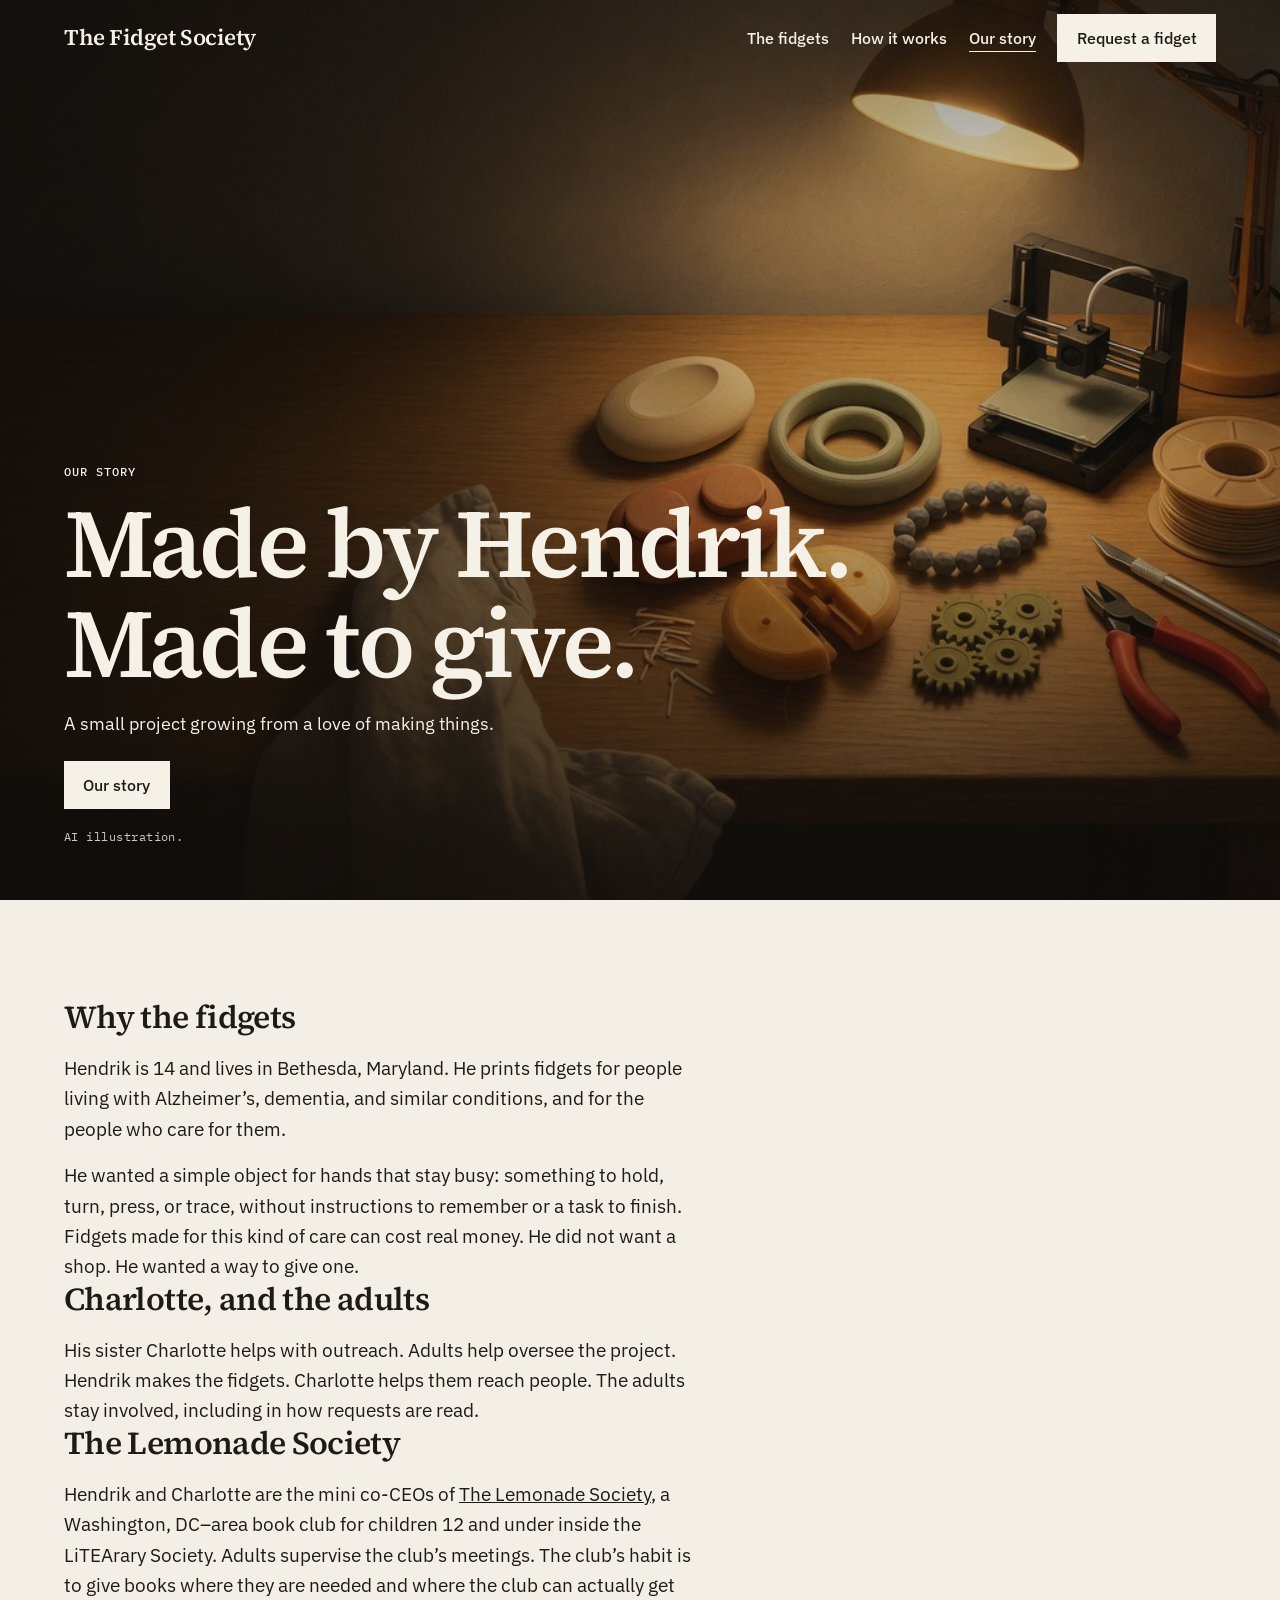
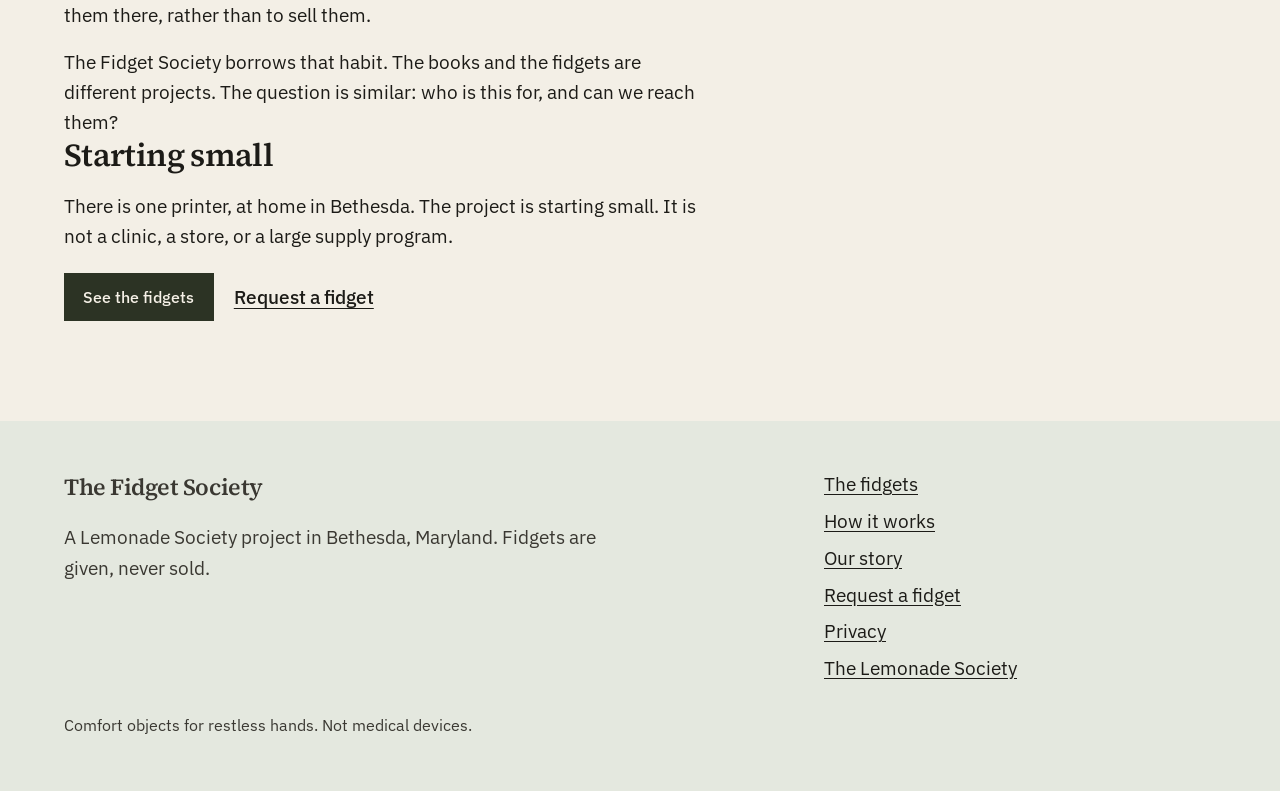
==== about.html @ 6de32a68 "Publish The Fidget Society site. Full-screen heroes, the request form, and the six designs. The form" ====
<!DOCTYPE html>
<html lang="en">
<head>
  <meta charset="utf-8">
  <meta name="viewport" content="width=device-width, initial-scale=1">
  <title>Our story — The Fidget Society</title>
  <meta name="description" content="Hendrik prints fidgets in Bethesda and gives them away. Charlotte helps with outreach, and adults oversee the project.">
  <meta name="theme-color" content="#1a1612">
  <link rel="icon" href="favicon.svg" type="image/svg+xml">
  <link rel="stylesheet" href="css/site.css?v=19">
</head>
<body>
  <a class="skip" href="#content">Skip to content</a>
  <header class="site-header">
    <div class="wrap header-inner">
      <a class="brand" href="index.html">The Fidget Society</a>
      <button class="menu-toggle" type="button" aria-expanded="false" aria-controls="site-nav">Menu</button>
      <nav class="site-nav" id="site-nav" aria-label="Primary">
        <a href="fidgets.html">The fidgets</a>
        <a href="how.html">How it works</a>
        <a href="about.html" aria-current="page">Our story</a>
        <a class="btn" href="request.html">Request a fidget</a>
      </nav>
    </div>
  </header>

  <main id="content" tabindex="-1">
    <section class="hero-screen" style="--hero-x:78%;--hero-y:52%;--hero-x-phone:88%;--hero-y-phone:48%" aria-labelledby="hero-title">
      <img class="hero-media" src="images/heroes/workbench.jpg" width="1280" height="720" alt="AI illustration of a maker’s workbench with a small printer, filament, and fidgets. Not a photograph of Hendrik or his home." fetchpriority="high">
      <div class="hero-shade" aria-hidden="true"></div>
      <div class="hero-copy">
        <div class="wrap">
          <p class="eyebrow">Our story</p>
          <h1 id="hero-title">Made by Hendrik.<br>Made to give.</h1>
          <p class="hero-support">A small project growing from a love of making things.</p>
          <a class="btn" href="#story">Our story</a>
          <p class="hero-credit">AI illustration.</p>
        </div>
      </div>
    </section>

    <article class="section" id="story">
      <div class="wrap">
      <div class="reading">
        <h2>Why the fidgets</h2>
        <p>Hendrik is 14 and lives in Bethesda, Maryland. He prints fidgets for people living with Alzheimer’s, dementia, and similar conditions, and for the people who care for them.</p>
        <p>He wanted a simple object for hands that stay busy: something to hold, turn, press, or trace, without instructions to remember or a task to finish. Fidgets made for this kind of care can cost real money. He did not want a shop. He wanted a way to give one.</p>

        <h2>Charlotte, and the adults</h2>
        <p>His sister Charlotte helps with outreach. Adults help oversee the project. Hendrik makes the fidgets. Charlotte helps them reach people. The adults stay involved, including in how requests are read.</p>

        <h2>The Lemonade Society</h2>
        <p>Hendrik and Charlotte are the mini co-CEOs of <a href="https://www.liteararysociety.org/the-lemonade-society">The Lemonade Society</a>, a Washington, DC–area book club for children 12 and under inside the LiTEArary Society. Adults supervise the club’s meetings. The club’s habit is to give books where they are needed and where the club can actually get them there, rather than to sell them.</p>
        <p>The Fidget Society borrows that habit. The books and the fidgets are different projects. The question is similar: who is this for, and can we reach them?</p>

        <h2>Starting small</h2>
        <p>There is one printer, at home in Bethesda. The project is starting small. It is not a clinic, a store, or a large supply program.</p>
        <p class="inline-links">
          <a class="btn" href="fidgets.html">See the fidgets</a>
          <a class="text-link" href="request.html">Request a fidget</a>
        </p>
      </div>
      </div>
    </article>
  </main>

  <footer class="site-footer">
    <div class="wrap footer-inner">
      <div>
        <p class="footer-name">The Fidget Society</p>
        <p>A Lemonade Society project in Bethesda, Maryland. Fidgets are given, never sold.</p>
      </div>
      <nav aria-label="Footer">
        <a href="fidgets.html">The fidgets</a>
        <a href="how.html">How it works</a>
        <a href="about.html">Our story</a>
        <a href="request.html">Request a fidget</a>
        <a href="privacy.html">Privacy</a>
        <a href="https://www.liteararysociety.org/the-lemonade-society">The Lemonade Society</a>
      </nav>
      <p class="footer-note">Comfort objects for restless hands. Not medical devices.</p>
    </div>
  </footer>
  <script src="js/site.js"></script>
</body>
</html>
---- css/site.css ----
@font-face {
  font-family: "IBM Plex Sans";
  font-style: normal;
  font-weight: 400;
  font-display: swap;
  src: url("../fonts/plex-sans-400.woff2") format("woff2");
}

@font-face {
  font-family: "IBM Plex Sans";
  font-style: normal;
  font-weight: 500;
  font-display: swap;
  src: url("../fonts/plex-sans-500.woff2") format("woff2");
}

@font-face {
  font-family: "IBM Plex Sans";
  font-style: normal;
  font-weight: 600;
  font-display: swap;
  src: url("../fonts/plex-sans-600.woff2") format("woff2");
}

@font-face {
  font-family: "IBM Plex Mono";
  font-style: normal;
  font-weight: 400;
  font-display: swap;
  src: url("../fonts/plex-mono-400.woff2") format("woff2");
}

@font-face {
  font-family: "IBM Plex Mono";
  font-style: normal;
  font-weight: 500;
  font-display: swap;
  src: url("../fonts/plex-mono-500.woff2") format("woff2");
}

@font-face {
  font-family: "Source Serif 4";
  font-style: normal;
  font-weight: 500;
  font-display: swap;
  src: url("../fonts/source-serif-500.woff2") format("woff2");
}

@font-face {
  font-family: "Source Serif 4";
  font-style: normal;
  font-weight: 600;
  font-display: swap;
  src: url("../fonts/source-serif-600.woff2") format("woff2");
}

:root {
  --paper: #f3efe6;
  --paper-raised: #f7f4ee;
  --ivory: #f6f1e7;
  --ink: #1c1b17;
  --ink-soft: #3a3832;
  --muted: #5c564c;
  --line: #d9d0c2;
  --line-strong: #b7ae9f;
  --olive: #2c3324;
  --olive-hover: #23291d;
  --sage: #5f6f58;
  --terracotta: #8a4632;
  --sage-ground: #e4e8df;
  --sand-ground: #efe4d4;
  --clay-ground: #f3e4db;
  --focus: #8a4632;
  --danger: #8c2f24;
  --max: 1240px;
  --header-h: 4.75rem;
  --gutter: 1.375rem;
  --section: 3.5rem;
  --sans: "IBM Plex Sans", "Helvetica Neue", Helvetica, Arial, sans-serif;
  --serif: "Source Serif 4", "Iowan Old Style", Palatino, "Palatino Linotype", serif;
  --mono: "IBM Plex Mono", ui-monospace, "SFMono-Regular", Menlo, monospace;
}

*,
*::before,
*::after {
  box-sizing: border-box;
}

html {
  scroll-behavior: smooth;
}

body {
  margin: 0;
  background: var(--paper);
  color: var(--ink);
  font-family: var(--sans);
  font-size: 1.125rem;
  line-height: 1.6;
  font-weight: 400;
  overflow-x: clip;
}

img {
  max-width: 100%;
  height: auto;
  display: block;
}

h1,
h2,
h3,
p {
  margin: 0;
}

h1,
h2,
h3 {
  font-family: var(--serif);
  font-weight: 600;
  font-synthesis: none;
  line-height: 1.08;
  letter-spacing: -0.02em;
}

h2 {
  font-size: clamp(1.75rem, 2.5vw, 2.35rem);
  max-width: 18ch;
}

h3 {
  font-size: 1.35rem;
  line-height: 1.2;
}

p + p {
  margin-top: 1rem;
}

a {
  color: inherit;
}

:focus-visible {
  outline: 2px solid var(--focus);
  outline-offset: 3px;
}

.skip {
  position: absolute;
  left: 1rem;
  top: -5rem;
  z-index: 50;
  background: var(--ink);
  color: var(--ivory);
  padding: 0.6rem 0.9rem;
  text-decoration: none;
}

.skip:focus {
  top: 0.6rem;
}

[id] {
  scroll-margin-top: var(--header-h);
}

.wrap {
  width: min(var(--max), calc(100% - (var(--gutter) * 2)));
  margin-inline: auto;
}

.site-header {
  position: fixed;
  inset: 0 0 auto;
  z-index: 30;
  height: var(--header-h);
  color: var(--ivory);
  background: transparent;
  transition: background-color 180ms ease, color 180ms ease, border-color 180ms ease;
}

.header-inner {
  display: flex;
  align-items: center;
  justify-content: space-between;
  gap: 1rem;
  height: 100%;
}

.brand {
  font-family: var(--serif);
  font-weight: 600;
  font-synthesis: none;
  font-size: clamp(1.05rem, 2vw, 1.4rem);
  letter-spacing: -0.02em;
  line-height: 1;
  text-decoration: none;
  color: inherit;
  white-space: nowrap;
}

.site-nav {
  display: flex;
  align-items: center;
  gap: 1.35rem;
}

.site-nav a:not(.btn) {
  text-decoration: none;
  font-size: 1rem;
  font-weight: 500;
  line-height: 1;
  padding: 0.35rem 0;
  border-bottom: 1px solid transparent;
}

.site-nav a[aria-current="page"]:not(.btn) {
  border-bottom-color: currentColor;
}

.menu-toggle {
  display: none;
  min-height: 44px;
  padding: 0.4rem 0.15rem;
  border: 0;
  background: transparent;
  color: inherit;
  font: 500 1rem/1 var(--sans);
  cursor: pointer;
}

.btn {
  display: inline-flex;
  align-items: center;
  justify-content: center;
  min-height: 48px;
  padding: 0.7rem 1.15rem;
  border: 1px solid var(--olive);
  background: var(--olive);
  color: var(--ivory);
  font: 500 1rem/1 var(--sans);
  text-decoration: none;
  cursor: pointer;
  transition: background-color 180ms ease, color 180ms ease, border-color 180ms ease;
}

.site-header .btn {
  border-color: var(--ivory);
  background: var(--ivory);
  color: var(--ink);
}

.site-header.is-solid,
body.nav-open .site-header,
body.no-hero .site-header {
  background: var(--paper);
  color: var(--ink);
  border-bottom: 1px solid transparent;
}

.site-header.is-solid,
body.nav-open .site-header {
  border-bottom-color: var(--line);
}

.site-header.is-solid .btn,
body.nav-open .site-header .btn,
body.no-hero .site-header .btn {
  border-color: var(--olive);
  background: var(--olive);
  color: var(--ivory);
}

.site-header .btn[aria-current="page"] {
  box-shadow: inset 0 -2px 0 var(--terracotta);
}

.hero-screen :focus-visible,
.site-header:not(.is-solid) :focus-visible {
  outline-color: var(--ivory);
}

.hero-screen {
  position: relative;
  display: flex;
  align-items: flex-end;
  min-height: 100svh;
  color: var(--ivory);
  background: #1a1612;
  scroll-margin-top: 0;
  overflow: hidden;
}

.hero-media {
  position: absolute;
  inset: 0;
  width: 100%;
  height: 100%;
  max-width: none;
  object-fit: cover;
  object-position: var(--hero-x, 70%) var(--hero-y, 48%);
}

.hero-shade {
  position: absolute;
  inset: 0;
  background:
    linear-gradient(90deg, rgba(16, 13, 10, 0.78) 0%, rgba(16, 13, 10, 0.55) 32%, rgba(16, 13, 10, 0.16) 58%, rgba(16, 13, 10, 0.08) 100%),
    linear-gradient(180deg, rgba(16, 13, 10, 0.38) 0%, rgba(16, 13, 10, 0.05) 24%, rgba(16, 13, 10, 0.12) 58%, rgba(16, 13, 10, 0.66) 100%);
}

.hero-copy {
  position: relative;
  z-index: 1;
  width: 100%;
  padding: calc(var(--header-h) + 1.25rem) 0 clamp(2.25rem, 6vh, 4.25rem);
}

.hero-copy .wrap {
  display: flex;
  flex-direction: column;
  align-items: flex-start;
}

.eyebrow,
.kicker,
.card-motion {
  font-family: var(--mono);
  font-weight: 500;
  font-size: 0.75rem;
  letter-spacing: 0.08em;
  text-transform: uppercase;
}

.hero-copy .eyebrow {
  color: var(--ivory);
  margin-bottom: 0.85rem;
}

.hero-copy h1 {
  max-width: min(16em, 100%);
  color: var(--ivory);
  font-size: clamp(2.75rem, 7.6vw, 7.25rem);
  font-weight: 600;
  line-height: 1.02;
  letter-spacing: -0.035em;
  text-wrap: balance;
}

.hero-support {
  max-width: 34rem;
  margin-top: 1.15rem;
  color: var(--ivory);
  font-size: clamp(1.05rem, 1.4vw, 1.3rem);
  line-height: 1.45;
}

.hero-copy .btn {
  margin-top: 1.5rem;
  border-color: var(--ivory);
  background: var(--ivory);
  color: var(--ink);
}

.hero-credit {
  margin-top: 1.15rem;
  font-family: var(--mono);
  font-size: 0.72rem;
  letter-spacing: 0.04em;
  color: rgba(246, 241, 231, 0.82);
}

.section {
  padding: var(--section) 0;
}

.sand-ground {
  background: var(--sand-ground);
}

.sage-ground {
  background: var(--sage-ground);
}

.clay-ground {
  background: var(--clay-ground);
}

.section-head {
  display: grid;
  gap: 1rem;
  margin-bottom: 2.25rem;
  max-width: 40rem;
}

.section-head p,
.prose,
.card-body p,
.split .prose p {
  max-width: 40rem;
}

h2 + p,
.section-head h2 + p,
.prose h2 + p,
.split h2 + p {
  margin-top: 1.15rem;
}

.split {
  display: grid;
  grid-template-columns: minmax(14rem, 0.8fr) minmax(0, 1.2fr);
  gap: 1.5rem 4rem;
  align-items: start;
}

.prose h2 {
  margin-top: 2.75rem;
}

.prose h2:first-child,
.reading > h2:first-child {
  margin-top: 0;
}

.reading {
  max-width: 40rem;
}

.reading h2 {
  max-width: none;
}

.steps {
  margin: 0;
  padding: 0;
  list-style: none;
  counter-reset: step;
  display: grid;
  gap: 1.75rem;
}

.steps li {
  counter-increment: step;
}

.steps li::before {
  content: counter(step, decimal-leading-zero);
  display: block;
  margin-bottom: 0.45rem;
  font-family: var(--mono);
  font-size: 0.75rem;
  font-weight: 500;
  letter-spacing: 0.08em;
  color: var(--terracotta);
}

.steps p {
  margin-top: 0.55rem;
  max-width: 40rem;
  color: var(--ink-soft);
}

.callout,
.figure-note {
  margin-top: 1.25rem;
  max-width: 40rem;
  color: var(--ink-soft);
}

.figure-note {
  font-size: 0.95rem;
}

.card-grid {
  display: grid;
  grid-template-columns: repeat(3, minmax(0, 1fr));
  gap: 2.75rem 1.75rem;
}

.card {
  min-width: 0;
}

.card-media {
  display: block;
  aspect-ratio: 3 / 2;
  overflow: hidden;
  background: #e7dfd2;
}

.card-media img {
  width: 100%;
  height: 100%;
  max-width: none;
  object-fit: cover;
  object-position: var(--card-x, 70% 52%);
}

.card-body {
  display: grid;
  gap: 0.45rem;
  padding-top: 0.9rem;
}

.card-motion {
  color: var(--muted);
}

.card h3 {
  font-size: 1.7rem;
}

.card h3 a {
  color: inherit;
  text-decoration: none;
}

.card-body p {
  color: var(--ink-soft);
  font-size: 1.05rem;
  line-height: 1.5;
}

.card-body .text-link {
  margin-top: 0.2rem;
}

.text-link {
  color: var(--ink);
  font-weight: 500;
  text-underline-offset: 0.22em;
}

.inline-links {
  display: flex;
  flex-wrap: wrap;
  align-items: center;
  gap: 0.85rem 1.25rem;
  margin-top: 1.35rem;
}

.faq details {
  border-top: 1px solid var(--line);
  padding: 1rem 0 1.1rem;
}

.faq details:last-child {
  border-bottom: 1px solid var(--line);
}

.faq summary {
  font-weight: 600;
  cursor: pointer;
}

.faq details p {
  margin-top: 0.7rem;
  max-width: 40rem;
  color: var(--ink-soft);
}

.page-hero {
  padding: calc(var(--header-h) + 2.5rem) 0 0.5rem;
}

.page-hero h1 {
  max-width: 14ch;
  font-size: clamp(2.6rem, 5vw, 4.25rem);
  line-height: 1.04;
}

.page-hero .lede {
  max-width: 38rem;
  margin-top: 1.15rem;
  font-size: 1.2rem;
  line-height: 1.5;
}

.page-block {
  padding-bottom: var(--section);
}

.more-list {
  list-style: none;
  margin: 1.25rem 0 0;
  padding: 0;
  display: grid;
  grid-template-columns: repeat(3, minmax(0, 1fr));
  gap: 1.25rem 1.5rem;
}

.more-list a {
  display: flex;
  flex-direction: column;
  gap: 0.3rem;
  min-height: 44px;
  color: inherit;
  text-decoration: none;
}

.more-list strong {
  font-family: var(--serif);
  font-weight: 600;
  font-size: 1.45rem;
  letter-spacing: -0.02em;
}

.more-list span {
  font-family: var(--mono);
  font-size: 0.72rem;
  letter-spacing: 0.08em;
  text-transform: uppercase;
  color: var(--muted);
}

.detail-block {
  margin-top: 2.5rem;
}

.request-layout {
  display: grid;
  grid-template-columns: minmax(16rem, 0.72fr) minmax(0, 1.28fr);
  gap: 2rem 4rem;
  align-items: start;
}

.request-aside p {
  max-width: 28rem;
  color: var(--ink-soft);
}

.request-aside .text-link {
  color: var(--olive);
}

.form-shell {
  min-width: 0;
}

.banner {
  padding: 0.95rem 1rem;
  border: 1px solid var(--line-strong);
  background: var(--paper-raised);
  margin-bottom: 1.5rem;
}

.banner strong {
  font-weight: 600;
}

.alert {
  border-color: var(--danger);
  background: #f8ece8;
}

.field label input[type="checkbox"] {
  width: 1.15rem;
  height: 1.15rem;
  min-height: 0;
  margin-right: 0.45rem;
  accent-color: var(--olive);
  vertical-align: middle;
}

.form-grid {
  display: grid;
  gap: 1.15rem;
}

.field label,
.choice legend {
  display: block;
  font-weight: 600;
  margin-bottom: 0.35rem;
}

.req {
  font-weight: 500;
  color: var(--terracotta);
  font-size: 0.92rem;
}

.fine {
  font-weight: 500;
  color: var(--muted);
  font-size: 0.92rem;
}

.hint,
.error {
  margin-top: 0.35rem;
  font-size: 0.98rem;
}

.hint {
  color: var(--muted);
}

.error {
  color: var(--danger);
}

input,
select,
textarea {
  width: 100%;
  font: inherit;
  color: var(--ink);
  background: var(--paper-raised);
  border: 1px solid var(--line-strong);
  padding: 0.65rem 0.75rem;
  min-height: 48px;
  border-radius: 0;
}

textarea {
  min-height: 8.5rem;
  resize: vertical;
}

input[aria-invalid="true"],
select[aria-invalid="true"],
textarea[aria-invalid="true"] {
  border-color: var(--danger);
}

.choice {
  border: 0;
  margin: 0;
  padding: 0;
  min-width: 0;
}

.choice-row {
  display: grid;
  gap: 0.45rem;
}

.choice-row label {
  display: flex;
  align-items: center;
  gap: 0.6rem;
  font-weight: 400;
  min-height: 44px;
}

.choice-row input {
  width: 1.15rem;
  height: 1.15rem;
  min-height: 0;
  accent-color: var(--olive);
}

.hp {
  position: absolute;
  left: -10000px;
  top: auto;
  width: 1px;
  height: 1px;
  overflow: hidden;
}

.form-actions {
  display: flex;
  flex-wrap: wrap;
  align-items: center;
  gap: 0.8rem 1rem;
  margin-top: 0.4rem;
}

.btn:disabled,
.btn[aria-disabled="true"] {
  opacity: 0.6;
  cursor: not-allowed;
}

.confirmation {
  padding: 0.25rem 0 0.5rem;
  max-width: 40rem;
}

.confirmation h2 {
  margin-bottom: 0.85rem;
}

.site-footer {
  background: var(--sage-ground);
  padding: 3rem 0 3.25rem;
}

.footer-inner {
  display: grid;
  grid-template-columns: minmax(0, 1.3fr) minmax(12rem, 0.7fr);
  gap: 1.5rem 2rem;
}

.footer-name {
  font-family: var(--serif);
  font-weight: 600;
  font-size: 1.45rem;
  letter-spacing: -0.02em;
}

.site-footer p {
  color: var(--ink-soft);
  max-width: 36rem;
}

.site-footer nav {
  display: grid;
  align-content: start;
  gap: 0.4rem;
}

.site-footer a {
  color: var(--ink);
  text-underline-offset: 0.18em;
}

.footer-note {
  grid-column: 1 / -1;
  margin-top: 0.35rem;
  font-size: 1rem;
}

body.no-hero main {
  padding-top: 0;
}

@media (min-width: 900px) {
  :root {
    --gutter: 3.5rem;
    --section: 5.75rem;
  }

  body {
    font-size: 1.1875rem;
  }
}

@media (min-width: 1200px) {
  :root {
    --gutter: 4rem;
    --section: 6.25rem;
  }
}

@media (max-width: 900px) {
  .card-grid,
  .more-list {
    grid-template-columns: repeat(2, minmax(0, 1fr));
  }

  .split,
  .request-layout,
  .footer-inner {
    grid-template-columns: 1fr;
  }
}

@media (max-width: 720px) {
  .hero-media {
    object-position: var(--hero-x-phone, var(--hero-x, 64%)) var(--hero-y-phone, var(--hero-y, 40%));
  }

  .hero-copy h1 {
    max-width: 100%;
  }
}

@media (max-width: 980px) {
  .menu-toggle {
    display: inline-flex;
    align-items: center;
  }

  .site-nav {
    display: none;
    position: absolute;
    left: 0;
    right: 0;
    top: 100%;
    flex-direction: column;
    align-items: stretch;
    gap: 0;
    padding: 0.25rem var(--gutter) 1.1rem;
    background: var(--paper);
    border-bottom: 1px solid var(--line);
    color: var(--ink);
  }

  .site-nav.is-open {
    display: flex;
  }

  .site-nav a:not(.btn) {
    padding: 0.9rem 0;
    min-height: 44px;
    border-bottom: 0;
    border-top: 1px solid var(--line);
    color: var(--ink);
  }

  .site-nav a[aria-current="page"]:not(.btn) {
    border-bottom: 0;
    text-decoration: underline;
    text-underline-offset: 0.25em;
  }

  .site-nav .btn {
    margin-top: 0.85rem;
    border-color: var(--olive);
    background: var(--olive);
    color: var(--ivory);
  }

  body.nav-open {
    overflow: hidden;
  }
}

@media (max-width: 560px) {
  .card-grid,
  .more-list {
    grid-template-columns: 1fr;
  }
}

@media (hover: hover) and (pointer: fine) {
  .site-nav a:not(.btn):hover {
    border-bottom-color: currentColor;
  }

  .btn:hover {
    background: var(--olive-hover);
    border-color: var(--olive-hover);
  }

  .site-header:not(.is-solid) .btn:hover,
  .hero-screen .btn:hover {
    background: transparent;
    border-color: var(--ivory);
    color: var(--ivory);
  }

  .site-header.is-solid .btn:hover,
  body.nav-open .site-header .btn:hover,
  body.no-hero .site-header .btn:hover,
  .site-nav .btn:hover {
    background: var(--olive-hover);
    border-color: var(--olive-hover);
    color: var(--ivory);
  }

  .text-link:hover,
  .site-footer a:hover,
  .card h3 a:hover,
  .more-list a:hover strong {
    color: var(--terracotta);
  }

  .card-media:hover img {
    filter: brightness(1.04);
  }

  .faq summary:hover {
    color: var(--terracotta);
  }
}

@media (prefers-reduced-motion: reduce) {
  html {
    scroll-behavior: auto;
  }

  *,
  *::before,
  *::after {
    animation: none !important;
    transition: none !important;
  }
}
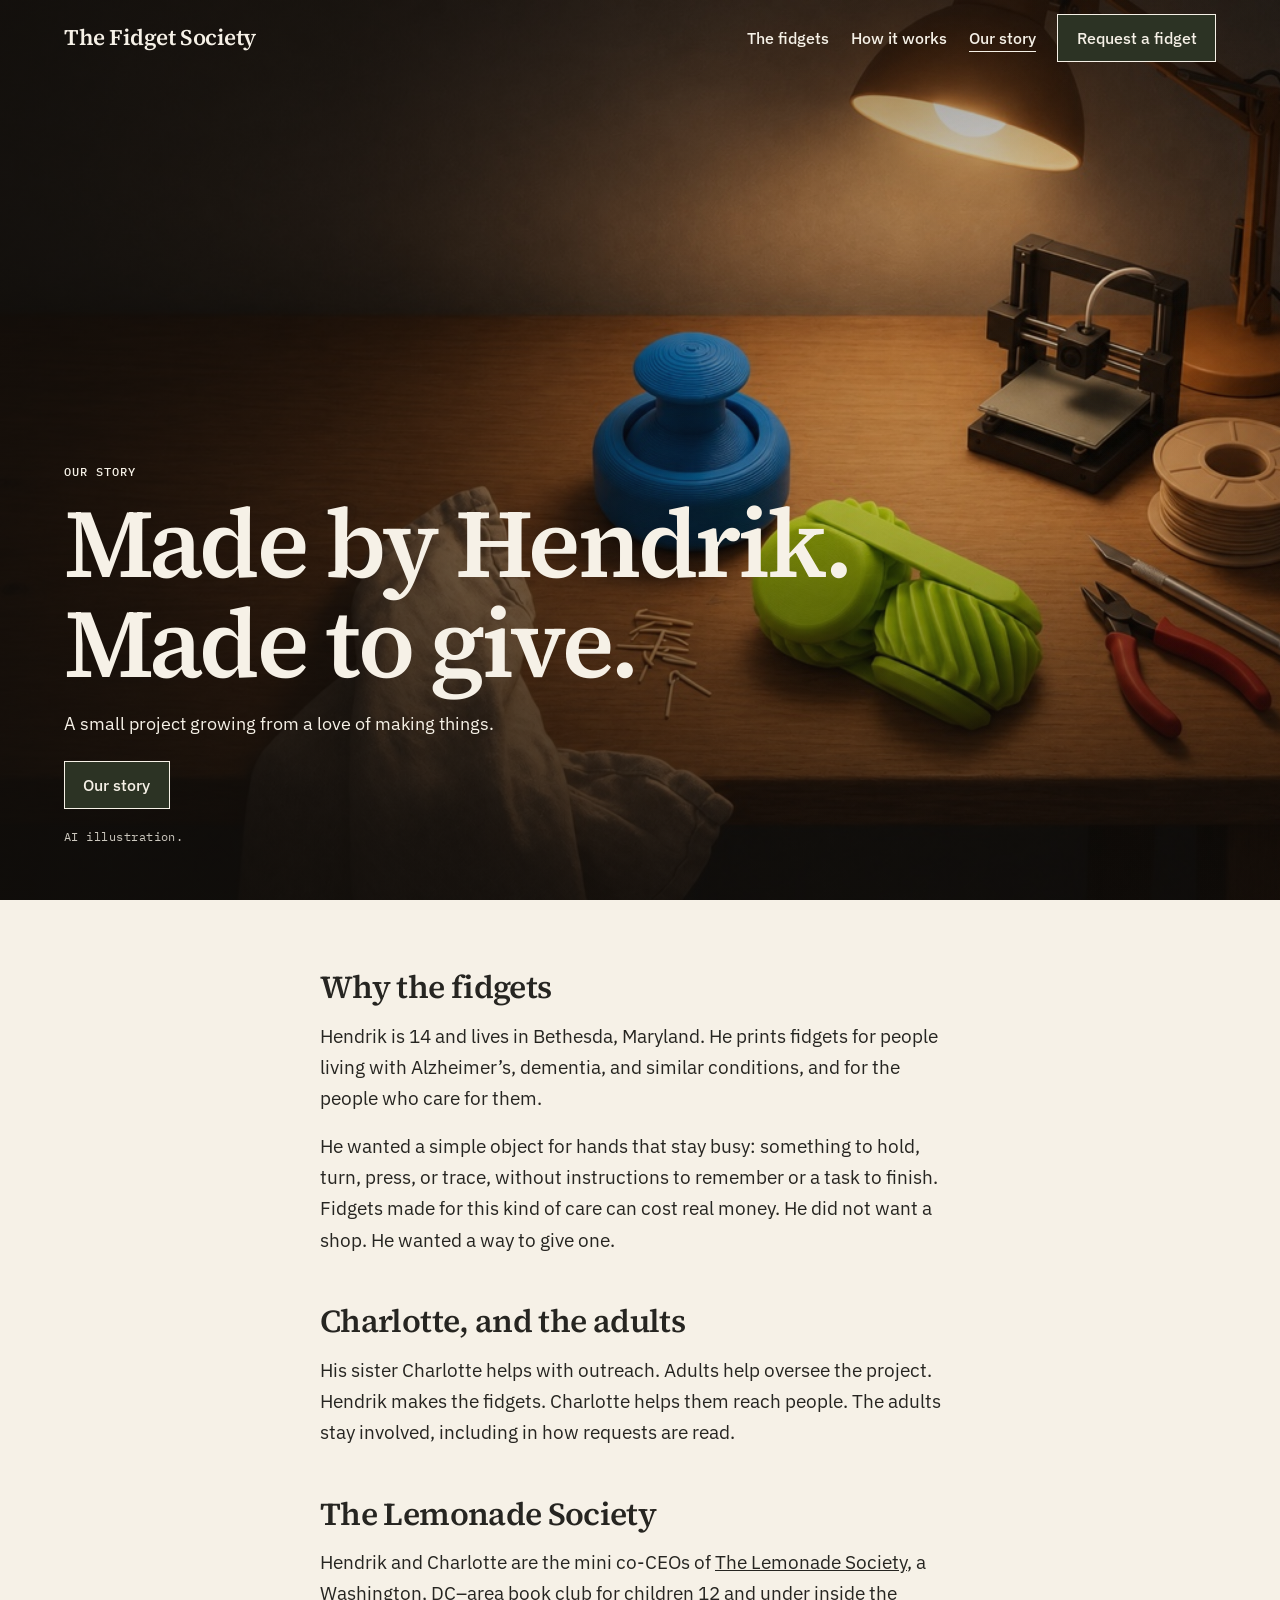
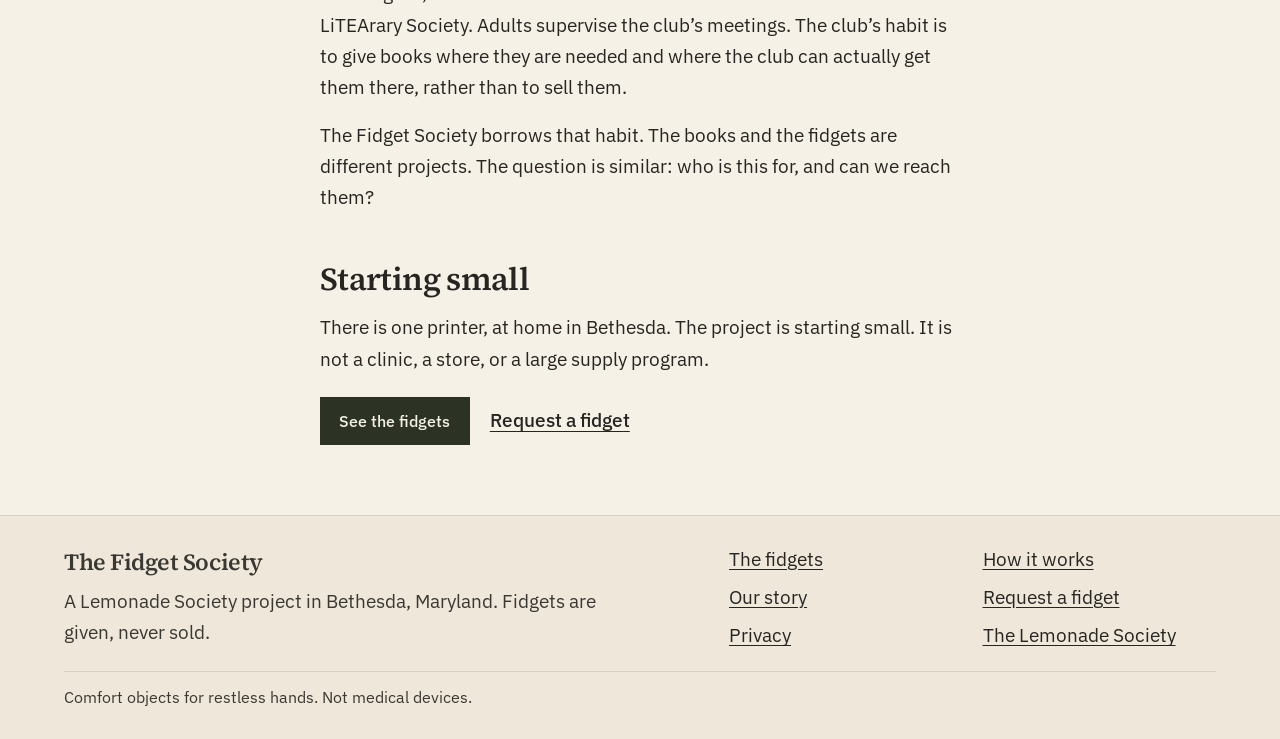
==== commit 407fc9fa: "Publish approved Fidget Society catalog and design" ====
--- a/about.html
+++ b/about.html
@@ -7,7 +7,7 @@
   <meta name="description" content="Hendrik prints fidgets in Bethesda and gives them away. Charlotte helps with outreach, and adults oversee the project.">
   <meta name="theme-color" content="#1a1612">
   <link rel="icon" href="favicon.svg" type="image/svg+xml">
-  <link rel="stylesheet" href="css/site.css?v=19">
+  <link rel="stylesheet" href="css/site.css?v=21">
 </head>
 <body>
   <a class="skip" href="#content">Skip to content</a>
@@ -26,7 +26,7 @@
 
   <main id="content" tabindex="-1">
     <section class="hero-screen" style="--hero-x:78%;--hero-y:52%;--hero-x-phone:88%;--hero-y-phone:48%" aria-labelledby="hero-title">
-      <img class="hero-media" src="images/heroes/workbench.jpg" width="1280" height="720" alt="AI illustration of a maker’s workbench with a small printer, filament, and fidgets. Not a photograph of Hendrik or his home." fetchpriority="high">
+      <img class="hero-media" src="images/heroes/workbench-new.jpg" width="1280" height="720" alt="AI illustration of the Knob Fidget and Gear Rollers on a workbench with a printer and filament. Not a photograph of Hendrik or his home." fetchpriority="high">
       <div class="hero-shade" aria-hidden="true"></div>
       <div class="hero-copy">
         <div class="wrap">
@@ -41,7 +41,7 @@
 
     <article class="section" id="story">
       <div class="wrap">
-      <div class="reading">
+      <div class="reading story-reading">
         <h2>Why the fidgets</h2>
         <p>Hendrik is 14 and lives in Bethesda, Maryland. He prints fidgets for people living with Alzheimer’s, dementia, and similar conditions, and for the people who care for them.</p>
         <p>He wanted a simple object for hands that stay busy: something to hold, turn, press, or trace, without instructions to remember or a task to finish. Fidgets made for this kind of care can cost real money. He did not want a shop. He wanted a way to give one.</p>
@@ -81,6 +81,6 @@
       <p class="footer-note">Comfort objects for restless hands. Not medical devices.</p>
     </div>
   </footer>
-  <script src="js/site.js"></script>
+  <script src="js/site.js?v=20"></script>
 </body>
 </html>
--- a/css/site.css
+++ b/css/site.css
@@ -55,27 +55,24 @@
 }
 
 :root {
-  --paper: #f3efe6;
+  --paper: #f6f1e7;
   --paper-raised: #f7f4ee;
   --ivory: #f6f1e7;
-  --ink: #1c1b17;
+  --ink: #262521;
   --ink-soft: #3a3832;
   --muted: #5c564c;
   --line: #d9d0c2;
   --line-strong: #b7ae9f;
   --olive: #2c3324;
   --olive-hover: #23291d;
-  --sage: #5f6f58;
   --terracotta: #8a4632;
-  --sage-ground: #e4e8df;
-  --sand-ground: #efe4d4;
-  --clay-ground: #f3e4db;
-  --focus: #8a4632;
+  --sand-ground: #eee7da;
+  --focus: var(--olive);
   --danger: #8c2f24;
   --max: 1240px;
   --header-h: 4.75rem;
   --gutter: 1.375rem;
-  --section: 3.5rem;
+  --section: 2.5rem;
   --sans: "IBM Plex Sans", "Helvetica Neue", Helvetica, Arial, sans-serif;
   --serif: "Source Serif 4", "Iowan Old Style", Palatino, "Palatino Linotype", serif;
   --mono: "IBM Plex Mono", ui-monospace, "SFMono-Regular", Menlo, monospace;
@@ -99,7 +96,6 @@
   font-size: 1.125rem;
   line-height: 1.6;
   font-weight: 400;
-  overflow-x: clip;
 }
 
 img {
@@ -247,40 +243,26 @@
   transition: background-color 180ms ease, color 180ms ease, border-color 180ms ease;
 }
 
-.site-header .btn {
-  border-color: var(--ivory);
-  background: var(--ivory);
-  color: var(--ink);
-}
-
 .site-header.is-solid,
-body.nav-open .site-header,
 body.no-hero .site-header {
   background: var(--paper);
   color: var(--ink);
-  border-bottom: 1px solid transparent;
-}
-
-.site-header.is-solid,
-body.nav-open .site-header {
-  border-bottom-color: var(--line);
-}
-
-.site-header.is-solid .btn,
-body.nav-open .site-header .btn,
-body.no-hero .site-header .btn {
-  border-color: var(--olive);
-  background: var(--olive);
-  color: var(--ivory);
+  border-bottom: 1px solid var(--line);
 }
 
 .site-header .btn[aria-current="page"] {
-  box-shadow: inset 0 -2px 0 var(--terracotta);
+  box-shadow: inset 0 -2px 0 var(--ivory);
+}
+
+.hero-copy .btn,
+body:not(.no-hero) .site-header:not(.is-solid) .btn {
+  border-color: var(--ivory);
 }
 
 .hero-screen :focus-visible,
-.site-header:not(.is-solid) :focus-visible {
+body:not(.no-hero) .site-header:not(.is-solid) :focus-visible {
   outline-color: var(--ivory);
+  box-shadow: 0 0 0 3px var(--ink);
 }
 
 .hero-screen {
@@ -360,9 +342,6 @@
 
 .hero-copy .btn {
   margin-top: 1.5rem;
-  border-color: var(--ivory);
-  background: var(--ivory);
-  color: var(--ink);
 }
 
 .hero-credit {
@@ -381,33 +360,33 @@
   background: var(--sand-ground);
 }
 
-.sage-ground {
-  background: var(--sage-ground);
-}
-
-.clay-ground {
-  background: var(--clay-ground);
+.section + .section {
+  border-top: 1px solid var(--line);
 }
 
 .section-head {
   display: grid;
-  gap: 1rem;
-  margin-bottom: 2.25rem;
+  gap: 0.75rem;
+  margin-bottom: 1.5rem;
   max-width: 40rem;
 }
 
-.section-head p,
+.steps-head h2,
+h2.steps-head {
+  max-width: 30ch;
+}
+
 .prose,
-.card-body p,
-.split .prose p {
+.card-body p {
   max-width: 40rem;
 }
 
-h2 + p,
-.section-head h2 + p,
-.prose h2 + p,
-.split h2 + p {
-  margin-top: 1.15rem;
+h2 + p {
+  margin-top: 1rem;
+}
+
+.section-head h2 + p {
+  margin-top: 0;
 }
 
 .split {
@@ -417,17 +396,17 @@
   align-items: start;
 }
 
-.prose h2 {
-  margin-top: 2.75rem;
-}
-
-.prose h2:first-child,
-.reading > h2:first-child {
-  margin-top: 0;
+.reading > p + h2 {
+  margin-top: clamp(2rem, 4vw, 3rem);
 }
 
 .reading {
   max-width: 40rem;
+}
+
+.story-reading {
+  margin-inline: auto;
+  line-height: 1.65;
 }
 
 .reading h2 {
@@ -440,7 +419,8 @@
   list-style: none;
   counter-reset: step;
   display: grid;
-  gap: 1.75rem;
+  grid-template-columns: repeat(3, minmax(0, 1fr));
+  gap: 1.5rem clamp(1.5rem, 4vw, 3rem);
 }
 
 .steps li {
@@ -455,7 +435,7 @@
   font-size: 0.75rem;
   font-weight: 500;
   letter-spacing: 0.08em;
-  color: var(--terracotta);
+  color: var(--muted);
 }
 
 .steps p {
@@ -788,14 +768,15 @@
 }
 
 .site-footer {
-  background: var(--sage-ground);
-  padding: 3rem 0 3.25rem;
+  background: var(--sand-ground);
+  border-top: 1px solid var(--line);
+  padding: 1.75rem 0;
 }
 
 .footer-inner {
   display: grid;
-  grid-template-columns: minmax(0, 1.3fr) minmax(12rem, 0.7fr);
-  gap: 1.5rem 2rem;
+  grid-template-columns: minmax(0, 1.3fr) minmax(0, 1fr);
+  gap: 1.25rem 2rem;
 }
 
 .footer-name {
@@ -810,10 +791,15 @@
   max-width: 36rem;
 }
 
+.footer-name + p {
+  margin-top: 0.35rem;
+}
+
 .site-footer nav {
   display: grid;
+  grid-template-columns: repeat(2, minmax(0, 1fr));
   align-content: start;
-  gap: 0.4rem;
+  gap: 0.5rem 1.25rem;
 }
 
 .site-footer a {
@@ -821,9 +807,11 @@
   text-underline-offset: 0.18em;
 }
 
-.footer-note {
+.site-footer .footer-note {
   grid-column: 1 / -1;
-  margin-top: 0.35rem;
+  max-width: none;
+  padding-top: 0.85rem;
+  border-top: 1px solid var(--line);
   font-size: 1rem;
 }
 
@@ -834,7 +822,7 @@
 @media (min-width: 900px) {
   :root {
     --gutter: 3.5rem;
-    --section: 5.75rem;
+    --section: 4rem;
   }
 
   body {
@@ -845,7 +833,7 @@
 @media (min-width: 1200px) {
   :root {
     --gutter: 4rem;
-    --section: 6.25rem;
+    --section: 4.375rem;
   }
 }
 
@@ -856,13 +844,17 @@
   }
 
   .split,
-  .request-layout,
+  .request-layout {
+    grid-template-columns: 1fr;
+  }
+}
+
+@media (max-width: 720px) {
+  .steps,
   .footer-inner {
     grid-template-columns: 1fr;
   }
-}
-
-@media (max-width: 720px) {
+
   .hero-media {
     object-position: var(--hero-x-phone, var(--hero-x, 64%)) var(--hero-y-phone, var(--hero-y, 40%));
   }
@@ -913,9 +905,6 @@
 
   .site-nav .btn {
     margin-top: 0.85rem;
-    border-color: var(--olive);
-    background: var(--olive);
-    color: var(--ivory);
   }
 
   body.nav-open {
@@ -931,44 +920,23 @@
 }
 
 @media (hover: hover) and (pointer: fine) {
-  .site-nav a:not(.btn):hover {
-    border-bottom-color: currentColor;
-  }
-
-  .btn:hover {
+  .btn:not(:disabled):not([aria-disabled="true"]):hover {
     background: var(--olive-hover);
-    border-color: var(--olive-hover);
-  }
-
-  .site-header:not(.is-solid) .btn:hover,
-  .hero-screen .btn:hover {
-    background: transparent;
-    border-color: var(--ivory);
-    color: var(--ivory);
-  }
-
-  .site-header.is-solid .btn:hover,
-  body.nav-open .site-header .btn:hover,
-  body.no-hero .site-header .btn:hover,
-  .site-nav .btn:hover {
-    background: var(--olive-hover);
-    border-color: var(--olive-hover);
-    color: var(--ivory);
-  }
-
+  }
+
+  .site-nav a:not(.btn):hover,
   .text-link:hover,
   .site-footer a:hover,
   .card h3 a:hover,
-  .more-list a:hover strong {
-    color: var(--terracotta);
+  .more-list a:hover strong,
+  .faq summary:hover {
+    text-decoration: underline;
+    text-decoration-thickness: 2px;
+    text-underline-offset: 0.22em;
   }
 
   .card-media:hover img {
     filter: brightness(1.04);
-  }
-
-  .faq summary:hover {
-    color: var(--terracotta);
   }
 }
 
